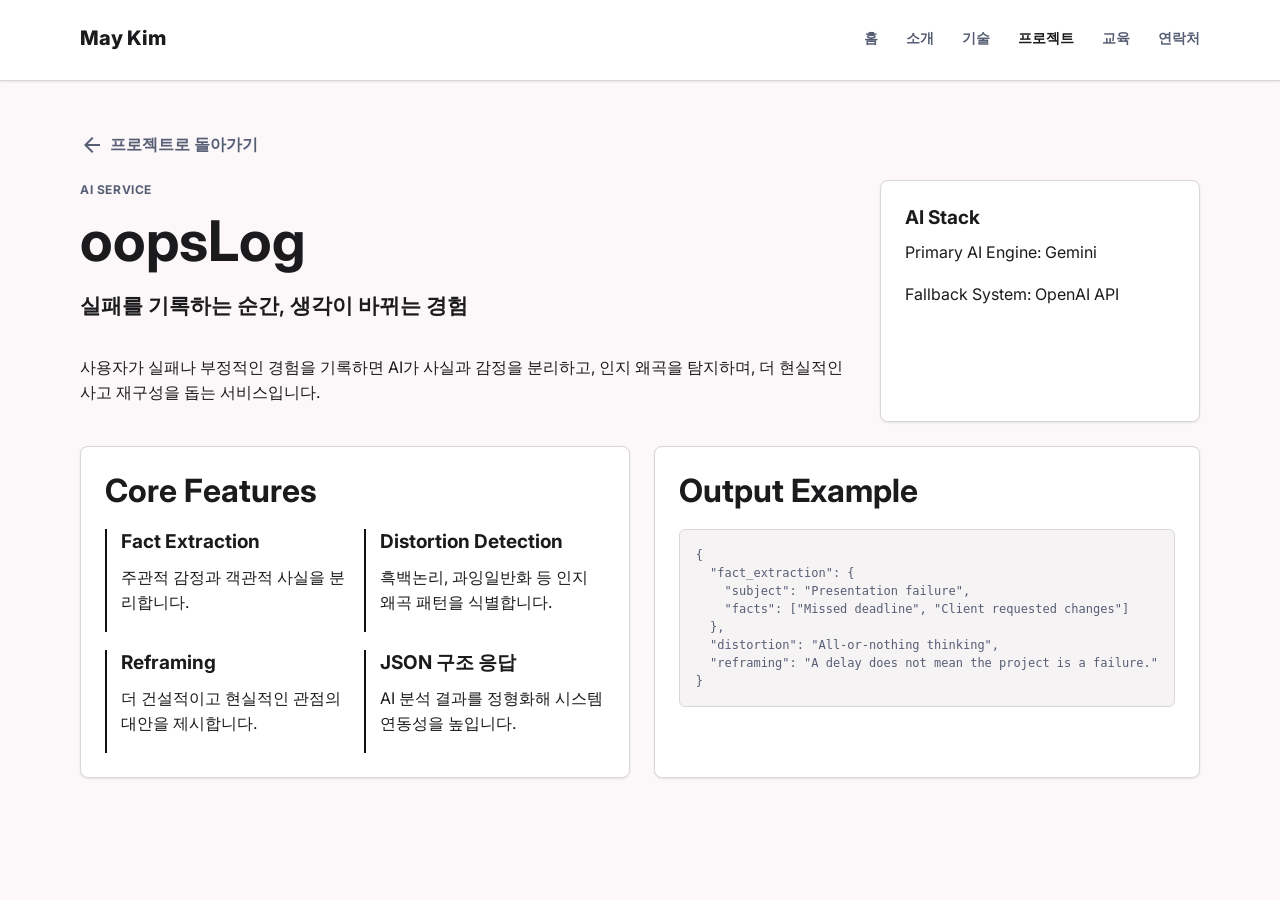
==== oopslog.html @ 9ed6e01c "포트폴리오 생성" ====
<!DOCTYPE html>
<html lang="ko">
<head>
  <meta charset="utf-8">
  <meta name="viewport" content="width=device-width, initial-scale=1.0">
  <title>oopsLog - May Kim</title>
  <link rel="preconnect" href="https://fonts.googleapis.com">
  <link rel="preconnect" href="https://fonts.gstatic.com" crossorigin>
  <link href="https://fonts.googleapis.com/css2?family=Inter:wght@400;500;600;700;800&display=swap" rel="stylesheet">
  <link href="https://fonts.googleapis.com/css2?family=Material+Symbols+Outlined:wght,FILL@100..700,0..1&display=swap" rel="stylesheet">
  <link rel="stylesheet" href="styles.css">
</head>
<body>
  <header class="site-header">
    <a class="brand" href="index.html">May Kim</a>
    <button class="menu-button" type="button" aria-label="메뉴 열기" aria-expanded="false">
      <span class="material-symbols-outlined">menu</span>
    </button>
    <nav class="site-nav" aria-label="주요 메뉴">
      <a href="index.html#home">홈</a>
      <a href="index.html#about">소개</a>
      <a href="index.html#skills">기술</a>
      <a class="active" href="index.html#projects">프로젝트</a>
      <a href="index.html#education">교육</a>
      <a href="index.html#contact">연락처</a>
    </nav>
  </header>
  <main class="detail-main">
    <a class="back-link" href="index.html#projects"><span class="material-symbols-outlined">arrow_back</span> 프로젝트로 돌아가기</a>
    <section class="detail-hero">
      <div>
        <p class="eyebrow">AI Service</p>
        <h1>oopsLog</h1>
        <p class="hero-line">실패를 기록하는 순간, 생각이 바뀌는 경험</p>
        <p>사용자가 실패나 부정적인 경험을 기록하면 AI가 사실과 감정을 분리하고, 인지 왜곡을 탐지하며, 더 현실적인 사고 재구성을 돕는 서비스입니다.</p>
      </div>
      <aside class="panel">
        <h3>AI Stack</h3>
        <p>Primary AI Engine: Gemini</p>
        <p>Fallback System: OpenAI API</p>
      </aside>
    </section>
    <section class="detail-grid">
      <div class="panel">
        <h2>Core Features</h2>
        <div class="feature-list">
          <article><h3>Fact Extraction</h3><p>주관적 감정과 객관적 사실을 분리합니다.</p></article>
          <article><h3>Distortion Detection</h3><p>흑백논리, 과잉일반화 등 인지 왜곡 패턴을 식별합니다.</p></article>
          <article><h3>Reframing</h3><p>더 건설적이고 현실적인 관점의 대안을 제시합니다.</p></article>
          <article><h3>JSON 구조 응답</h3><p>AI 분석 결과를 정형화해 시스템 연동성을 높입니다.</p></article>
        </div>
      </div>
      <aside class="panel">
        <h2>Output Example</h2>
        <pre>{
  "fact_extraction": {
    "subject": "Presentation failure",
    "facts": ["Missed deadline", "Client requested changes"]
  },
  "distortion": "All-or-nothing thinking",
  "reframing": "A delay does not mean the project is a failure."
}</pre>
      </aside>
    </section>
  </main>
  <script src="script.js"></script>
</body>
</html>
---- styles.css ----
:root {
  --background: #fcf8fa;
  --surface: #ffffff;
  --surface-muted: #f0edef;
  --surface-soft: #f6f3f5;
  --text: #1b1b1d;
  --muted: #565e74;
  --subtle: #76777d;
  --line: #d8d6db;
  --primary: #111111;
  --primary-hover: #303032;
  --shadow: 0 1px 3px rgba(15, 23, 42, 0.06), 0 1px 2px rgba(15, 23, 42, 0.04);
}

* {
  box-sizing: border-box;
}

html {
  scroll-behavior: smooth;
}

body {
  margin: 0;
  background: var(--background);
  color: var(--text);
  font-family: Inter, system-ui, -apple-system, BlinkMacSystemFont, "Segoe UI", sans-serif;
  line-height: 1.6;
}

img {
  display: block;
  max-width: 100%;
}

a {
  color: inherit;
  text-decoration: none;
}

.material-symbols-outlined {
  font-variation-settings: "FILL" 0, "wght" 400, "GRAD" 0, "opsz" 24;
}

.site-header {
  position: fixed;
  top: 0;
  left: 0;
  right: 0;
  z-index: 20;
  display: flex;
  align-items: center;
  justify-content: space-between;
  gap: 24px;
  max-width: 1200px;
  margin: 0 auto;
  padding: 22px 40px;
}

.site-header::before {
  content: "";
  position: fixed;
  inset: 0 0 auto 0;
  height: 80px;
  z-index: -1;
  border-bottom: 1px solid var(--line);
  background: rgba(255, 255, 255, 0.9);
  backdrop-filter: blur(12px);
  box-shadow: var(--shadow);
}

.brand {
  font-size: 20px;
  font-weight: 800;
  letter-spacing: 0;
}

.site-nav {
  display: flex;
  gap: 28px;
  color: var(--muted);
  font-size: 14px;
  font-weight: 600;
}

.site-nav a:hover,
.site-nav a.active {
  color: var(--text);
}

.menu-button {
  display: none;
  width: 40px;
  height: 40px;
  border: 1px solid var(--line);
  border-radius: 6px;
  background: var(--surface);
  color: var(--text);
}

.section {
  max-width: 1200px;
  margin: 0 auto;
  padding: 96px 40px;
  scroll-margin-top: 82px;
}

.hero {
  display: grid;
  grid-template-columns: minmax(0, 1fr) minmax(320px, 0.9fr);
  align-items: center;
  gap: 64px;
  min-height: 760px;
  padding-top: 132px;
}

.eyebrow {
  margin: 0 0 12px;
  color: var(--muted);
  font-size: 12px;
  font-weight: 700;
  letter-spacing: 0.05em;
  text-transform: uppercase;
}

h1,
h2,
h3,
p {
  margin-top: 0;
}

h1 {
  margin-bottom: 18px;
  font-size: 56px;
  line-height: 1.08;
  letter-spacing: 0;
}

h1 span {
  display: block;
  color: var(--muted);
}

h2 {
  margin-bottom: 18px;
  font-size: 32px;
  line-height: 1.25;
  letter-spacing: 0;
}

h3 {
  margin-bottom: 10px;
  font-size: 19px;
  line-height: 1.35;
  letter-spacing: 0;
}

.hero-line {
  max-width: 650px;
  margin-bottom: 32px;
  font-size: 21px;
  font-weight: 600;
  color: var(--text);
}

.hero-actions {
  display: flex;
  flex-wrap: wrap;
  gap: 12px;
}

.button {
  display: inline-flex;
  align-items: center;
  justify-content: center;
  gap: 8px;
  min-height: 44px;
  padding: 11px 22px;
  border-radius: 6px;
  border: 1px solid var(--line);
  font-weight: 700;
  transition: transform 160ms ease, background 160ms ease, border-color 160ms ease;
}

.button:hover {
  transform: translateY(-1px);
}

.button.primary {
  border-color: var(--primary);
  background: var(--primary);
  color: white;
}

.button.primary:hover {
  background: var(--primary-hover);
}

.button.secondary {
  background: var(--surface);
  color: var(--text);
}

.button.compact {
  min-height: 38px;
  padding: 8px 16px;
  font-size: 14px;
}

.hero-visual {
  position: relative;
}

.hero-visual::before {
  content: "";
  position: absolute;
  inset: 24px -18px -18px 22px;
  z-index: -1;
  border-radius: 8px;
  background: var(--surface-muted);
}

.hero-visual img {
  width: 100%;
  aspect-ratio: 4 / 3;
  object-fit: cover;
  border: 1px solid var(--line);
  border-radius: 8px;
  box-shadow: 0 22px 55px rgba(15, 23, 42, 0.13);
}

.section-head {
  max-width: 720px;
  margin-bottom: 32px;
}

.panel,
.project-card {
  border: 1px solid var(--line);
  border-radius: 8px;
  background: var(--surface);
  box-shadow: var(--shadow);
}

.panel {
  padding: 24px;
}

.panel > .material-symbols-outlined,
.skill-card > .material-symbols-outlined {
  display: inline-flex;
  align-items: center;
  justify-content: center;
  width: 42px;
  height: 42px;
  margin-bottom: 14px;
  border: 1px solid var(--line);
  border-radius: 6px;
  background: var(--surface-soft);
}

.about-grid {
  display: grid;
  grid-template-columns: minmax(0, 2fr) minmax(260px, 1fr);
  gap: 24px;
  margin-bottom: 24px;
}

.about-main p {
  color: var(--muted);
}

.profile-panel {
  text-align: center;
}

.profile-panel img {
  width: 132px;
  height: 132px;
  margin: 0 auto 18px;
  object-fit: cover;
  border: 1px solid var(--line);
  border-radius: 50%;
}

.mini-tags,
.tags {
  display: flex;
  flex-wrap: wrap;
  gap: 8px;
}

.mini-tags {
  justify-content: center;
}

.mini-tags span,
.tags span,
.timeline article span {
  display: inline-flex;
  align-items: center;
  min-height: 26px;
  padding: 4px 9px;
  border: 1px solid var(--line);
  border-radius: 4px;
  background: var(--surface-soft);
  color: var(--muted);
  font-size: 12px;
  font-weight: 600;
}

.value-grid,
.skill-grid {
  display: grid;
  grid-template-columns: repeat(3, minmax(0, 1fr));
  gap: 24px;
}

.skill-grid {
  grid-template-columns: repeat(4, minmax(0, 1fr));
}

.skill-card ul {
  margin: 0;
  padding: 0;
  list-style: none;
  color: var(--muted);
}

.skill-card li + li {
  margin-top: 8px;
}

.projects-grid {
  display: grid;
  grid-template-columns: repeat(2, minmax(0, 1fr));
  gap: 24px;
}

.project-card {
  overflow: hidden;
}

.project-card img {
  width: 100%;
  aspect-ratio: 16 / 9;
  object-fit: cover;
}

.project-featured {
  grid-column: 1 / -1;
  display: grid;
  grid-template-columns: minmax(0, 1fr) minmax(360px, 1fr);
}

.project-featured img {
  height: 100%;
  aspect-ratio: auto;
}

.project-copy {
  padding: 28px;
}

.project-copy p {
  color: var(--muted);
}

.badge {
  display: inline-block;
  margin-bottom: 12px;
  padding: 4px 9px;
  border-radius: 4px;
  background: #d5e3fd;
  color: #3a485c;
  font-size: 12px;
  font-weight: 800;
  text-transform: uppercase;
}

.tags {
  margin: 20px 0;
}

.timeline {
  position: relative;
  display: grid;
  gap: 22px;
  max-width: 820px;
  padding-left: 28px;
  border-left: 1px solid var(--line);
}

.timeline article {
  position: relative;
  padding: 22px 24px;
  border: 1px solid var(--line);
  border-radius: 8px;
  background: var(--surface);
  box-shadow: var(--shadow);
}

.timeline article::before {
  content: "";
  position: absolute;
  left: -35px;
  top: 28px;
  width: 12px;
  height: 12px;
  border: 3px solid var(--surface);
  border-radius: 50%;
  background: var(--primary);
  box-shadow: 0 0 0 1px var(--line);
}

.timeline article p {
  margin-bottom: 0;
  color: var(--muted);
}

.contact-section {
  max-width: 860px;
  text-align: center;
}

.contact-section h2 {
  font-size: 34px;
}

.contact-section > p:not(.eyebrow) {
  color: var(--muted);
}

.contact-grid {
  display: grid;
  grid-template-columns: repeat(2, minmax(0, 1fr));
  gap: 18px;
  margin-top: 34px;
}

.contact-card {
  display: grid;
  justify-items: center;
  gap: 8px;
}

.contact-card span:last-child {
  color: var(--muted);
}

.site-footer {
  display: flex;
  align-items: center;
  justify-content: space-between;
  gap: 24px;
  max-width: 1200px;
  margin: 0 auto;
  padding: 38px 40px;
  border-top: 1px solid var(--line);
  color: var(--muted);
  font-size: 14px;
}

.site-footer div {
  display: flex;
  gap: 18px;
}

.site-footer strong,
.site-footer a:hover {
  color: var(--text);
}

.detail-main {
  max-width: 1200px;
  margin: 0 auto;
  padding: 132px 40px 96px;
}

.back-link {
  display: inline-flex;
  align-items: center;
  gap: 6px;
  margin-bottom: 22px;
  color: var(--muted);
  font-weight: 700;
}

.detail-hero {
  display: grid;
  grid-template-columns: minmax(0, 1fr) 320px;
  gap: 24px;
  align-items: stretch;
  margin-bottom: 24px;
}

.detail-image {
  overflow: hidden;
  border: 1px solid var(--line);
  border-radius: 8px;
  background: var(--surface);
  box-shadow: var(--shadow);
}

.detail-image img {
  width: 100%;
  height: 100%;
  min-height: 360px;
  object-fit: cover;
}

.detail-grid {
  display: grid;
  grid-template-columns: 2fr 1fr;
  gap: 24px;
}

.feature-list {
  display: grid;
  grid-template-columns: repeat(2, minmax(0, 1fr));
  gap: 18px;
}

.feature-list article {
  padding-left: 14px;
  border-left: 2px solid var(--primary);
}

pre {
  overflow-x: auto;
  margin: 0;
  padding: 16px;
  border: 1px solid var(--line);
  border-radius: 6px;
  background: var(--surface-soft);
  color: var(--muted);
  font-size: 12px;
  line-height: 1.5;
}

@media (max-width: 920px) {
  .hero,
  .about-grid,
  .project-featured,
  .detail-hero,
  .detail-grid {
    grid-template-columns: 1fr;
  }

  .value-grid,
  .skill-grid,
  .projects-grid {
    grid-template-columns: repeat(2, minmax(0, 1fr));
  }

  .project-featured img {
    min-height: 280px;
  }
}

@media (max-width: 720px) {
  .site-header {
    padding: 18px 22px;
  }

  .site-header::before {
    height: 76px;
  }

  .menu-button {
    display: inline-flex;
    align-items: center;
    justify-content: center;
  }

  .site-nav {
    position: absolute;
    top: 70px;
    left: 16px;
    right: 16px;
    display: none;
    flex-direction: column;
    gap: 0;
    padding: 8px;
    border: 1px solid var(--line);
    border-radius: 8px;
    background: var(--surface);
    box-shadow: var(--shadow);
  }

  .site-nav.open {
    display: flex;
  }

  .site-nav a {
    padding: 12px;
  }

  .section,
  .detail-main {
    padding-left: 22px;
    padding-right: 22px;
  }

  .hero {
    gap: 38px;
    min-height: auto;
  }

  h1 {
    font-size: 42px;
  }

  h2,
  .contact-section h2 {
    font-size: 28px;
  }

  .value-grid,
  .skill-grid,
  .projects-grid,
  .contact-grid,
  .feature-list {
    grid-template-columns: 1fr;
  }

  .site-footer {
    flex-direction: column;
    align-items: flex-start;
    padding: 32px 22px;
  }
}
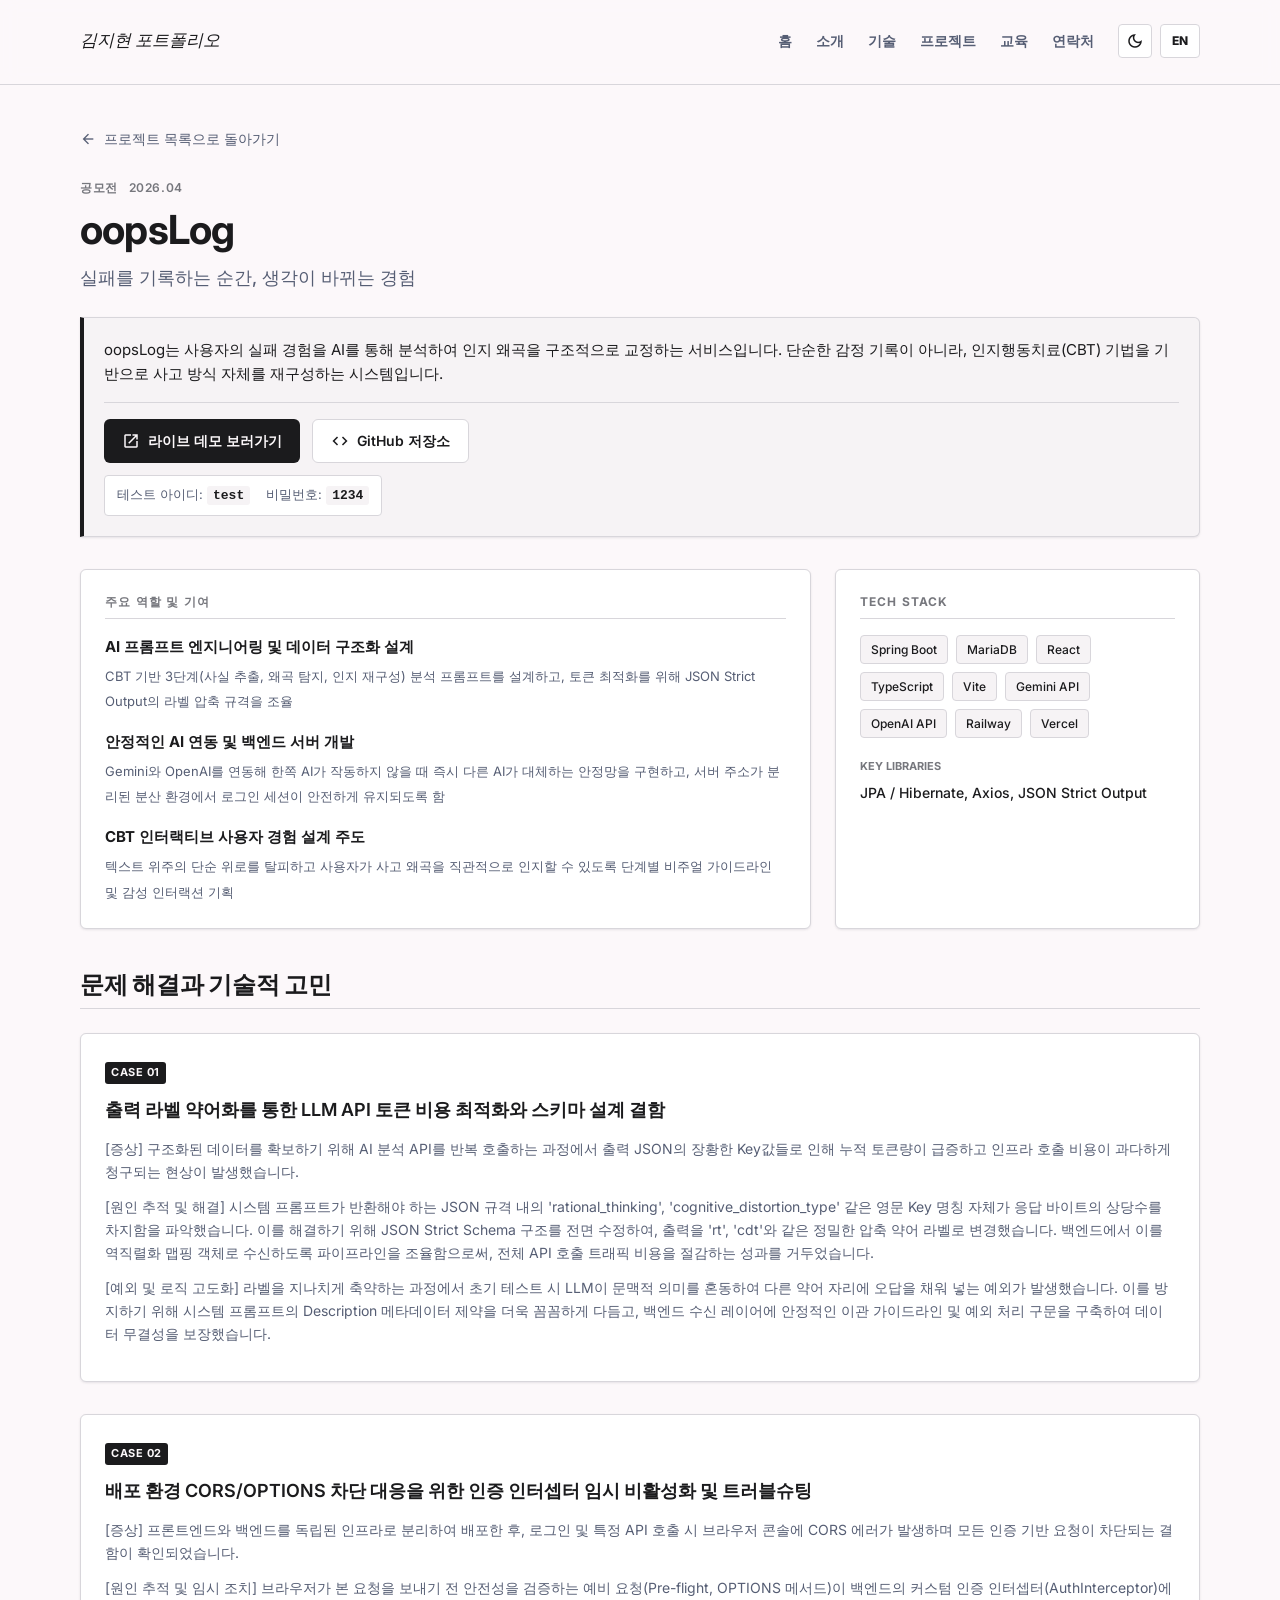
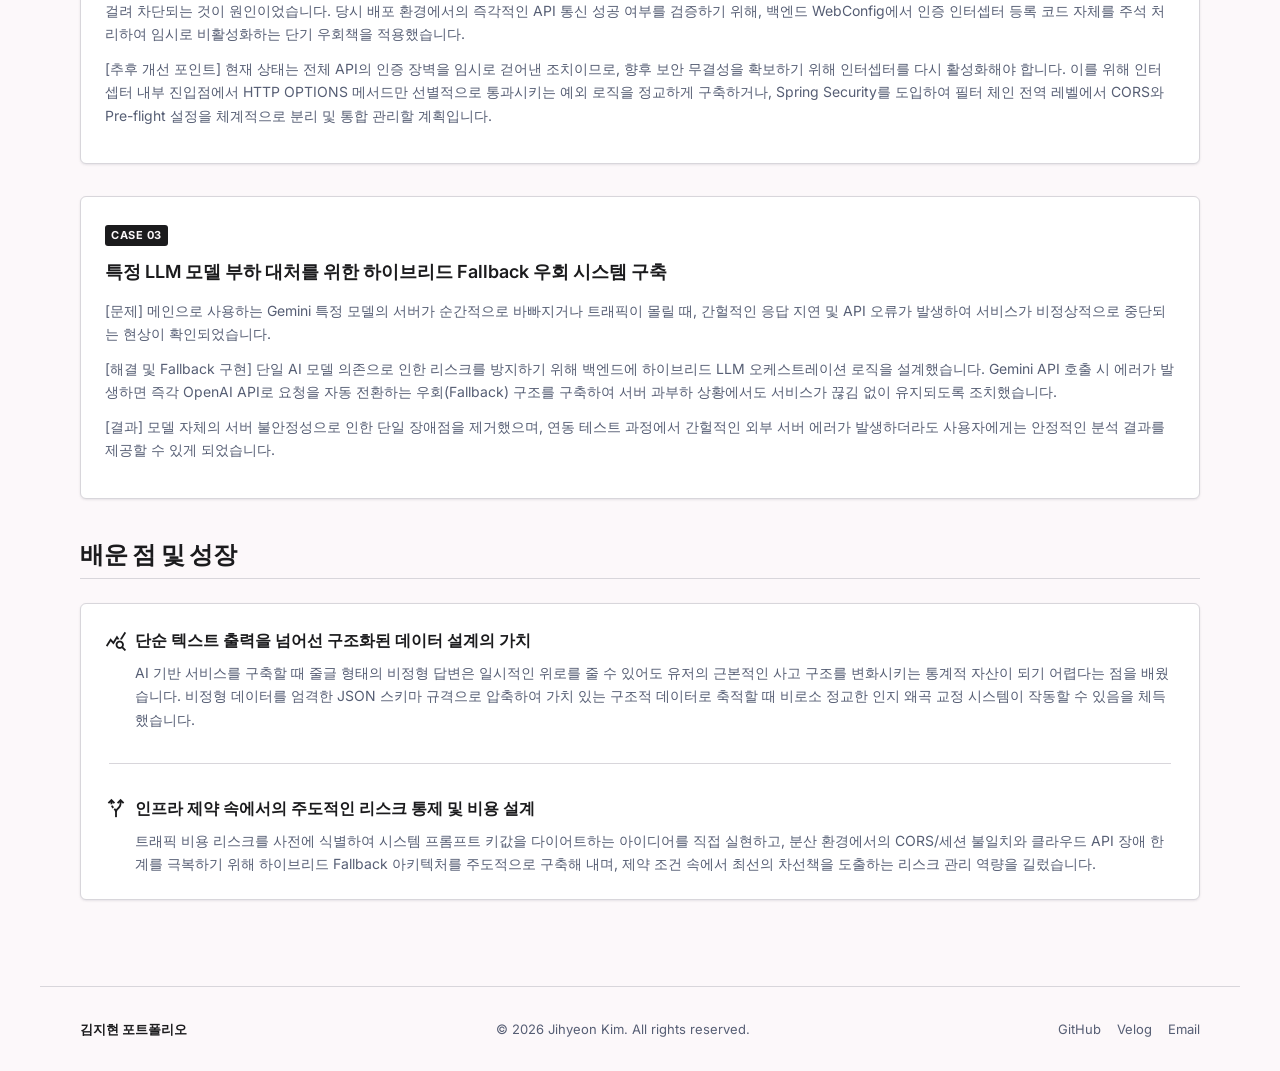
==== commit def5b4c2: "포트폴리오 전체  내용 수정" ====
--- a/oopslog.html
+++ b/oopslog.html
@@ -1,68 +1,500 @@
-<!DOCTYPE html>
+<!doctype html>
 <html lang="ko">
-<head>
-  <meta charset="utf-8">
-  <meta name="viewport" content="width=device-width, initial-scale=1.0">
-  <title>oopsLog - May Kim</title>
-  <link rel="preconnect" href="https://fonts.googleapis.com">
-  <link rel="preconnect" href="https://fonts.gstatic.com" crossorigin>
-  <link href="https://fonts.googleapis.com/css2?family=Inter:wght@400;500;600;700;800&display=swap" rel="stylesheet">
-  <link href="https://fonts.googleapis.com/css2?family=Material+Symbols+Outlined:wght,FILL@100..700,0..1&display=swap" rel="stylesheet">
-  <link rel="stylesheet" href="styles.css">
-</head>
-<body>
-  <header class="site-header">
-    <a class="brand" href="index.html">May Kim</a>
-    <button class="menu-button" type="button" aria-label="메뉴 열기" aria-expanded="false">
-      <span class="material-symbols-outlined">menu</span>
-    </button>
-    <nav class="site-nav" aria-label="주요 메뉴">
-      <a href="index.html#home">홈</a>
-      <a href="index.html#about">소개</a>
-      <a href="index.html#skills">기술</a>
-      <a class="active" href="index.html#projects">프로젝트</a>
-      <a href="index.html#education">교육</a>
-      <a href="index.html#contact">연락처</a>
-    </nav>
-  </header>
-  <main class="detail-main">
-    <a class="back-link" href="index.html#projects"><span class="material-symbols-outlined">arrow_back</span> 프로젝트로 돌아가기</a>
-    <section class="detail-hero">
-      <div>
-        <p class="eyebrow">AI Service</p>
-        <h1>oopsLog</h1>
-        <p class="hero-line">실패를 기록하는 순간, 생각이 바뀌는 경험</p>
-        <p>사용자가 실패나 부정적인 경험을 기록하면 AI가 사실과 감정을 분리하고, 인지 왜곡을 탐지하며, 더 현실적인 사고 재구성을 돕는 서비스입니다.</p>
+  <head>
+    <meta charset="utf-8" />
+    <meta name="viewport" content="width=device-width, initial-scale=1.0" />
+    <title>oopsLog - Project Detail</title>
+    <link rel="preconnect" href="https://fonts.googleapis.com" />
+    <link rel="preconnect" href="https://fonts.gstatic.com" crossorigin />
+    <link
+      href="https://fonts.googleapis.com/css2?family=Inter:wght=400;500;600;700;800&display=swap"
+      rel="stylesheet"
+    />
+    <link
+      href="https://fonts.googleapis.com/css2?family=Material+Symbols+Outlined:wght,FILL@100..700,0..1&display=swap"
+      rel="stylesheet"
+    />
+    <link rel="stylesheet" href="styles.css" />
+  </head>
+  <body>
+    <site-header></site-header>
+
+    <main class="detail-main">
+      <div class="back-nav">
+        <a href="index.html#projects" class="back-link">
+          <span class="material-symbols-outlined" style="font-size: 16px"
+            >arrow_back</span
+          >
+          <span data-ko="프로젝트 목록으로 돌아가기" data-en="Back to Projects"
+            >프로젝트 목록으로 돌아가기</span
+          >
+        </a>
       </div>
-      <aside class="panel">
-        <h3>AI Stack</h3>
-        <p>Primary AI Engine: Gemini</p>
-        <p>Fallback System: OpenAI API</p>
-      </aside>
-    </section>
-    <section class="detail-grid">
-      <div class="panel">
-        <h2>Core Features</h2>
-        <div class="feature-list">
-          <article><h3>Fact Extraction</h3><p>주관적 감정과 객관적 사실을 분리합니다.</p></article>
-          <article><h3>Distortion Detection</h3><p>흑백논리, 과잉일반화 등 인지 왜곡 패턴을 식별합니다.</p></article>
-          <article><h3>Reframing</h3><p>더 건설적이고 현실적인 관점의 대안을 제시합니다.</p></article>
-          <article><h3>JSON 구조 응답</h3><p>AI 분석 결과를 정형화해 시스템 연동성을 높입니다.</p></article>
+
+      <section class="project-header">
+        <span
+          class="project-meta"
+          data-ko="공모전&nbsp;&nbsp;&nbsp;2026.04"
+          data-en="Competition&nbsp;&nbsp;&nbsp;Apr 2026"
+          >공모전&nbsp;&nbsp;&nbsp;2026.04</span
+        >
+        <h1 class="project-title">oopsLog</h1>
+        <p
+          class="project-subtitle"
+          data-ko="실패를 기록하는 순간, 생각이 바뀌는 경험"
+          data-en="The moment you record failure, your perspective transforms."
+        >
+          실패를 기록하는 순간, 생각이 바뀌는 경험
+        </p>
+
+        <div
+          class="panel"
+          style="
+            border-left: 4px solid var(--text);
+            border-radius: 0 6px 6px 0;
+            background: var(--surface-soft);
+            padding: 20px;
+          "
+        >
+          <p
+            style="
+              margin: 0;
+              font-size: 15px;
+              line-height: 1.6;
+              color: var(--text);
+            "
+            data-ko="oopsLog는 사용자의 실패 경험을 AI를 통해 분석하여 인지 왜곡을 구조적으로 교정하는 서비스입니다. 단순한 감정 기록이 아니라, 인지행동치료(CBT) 기법을 기반으로 사고 방식 자체를 재구성하는 시스템입니다."
+            data-en="oopsLog is an AI-powered service that analyzes failure experiences to structurally correct cognitive distortions. Moving beyond simple emotional logs, it acts as a system to reshape underlying thought patterns based on Cognitive Behavioral Therapy (CBT)."
+          >
+            oopsLog는 사용자의 실패 경험을 AI를 통해 분석하여 인지 왜곡을
+            구조적으로 교정하는 서비스입니다. 단순한 감정 기록이 아니라,
+            인지행동치료(CBT) 기법을 기반으로 사고 방식 자체를 재구성하는
+            시스템입니다.
+          </p>
+
+          <div class="demo-banner">
+            <div class="link-group">
+              <a
+                href="https://oops-log-frontend.vercel.app"
+                target="_blank"
+                rel="noreferrer"
+                class="demo-link-btn"
+              >
+                <span class="material-symbols-outlined" style="font-size: 18px"
+                  >open_in_new</span
+                >
+                <span data-ko="라이브 데모 보러가기" data-en="Launch Live Demo"
+                  >라이브 데모 보러가기</span
+                >
+              </a>
+              <a
+                href="https://github.com/maycode28/oopsLog-backend"
+                target="_blank"
+                rel="noreferrer"
+                class="demo-link-btn secondary"
+              >
+                <span class="material-symbols-outlined" style="font-size: 18px"
+                  >code</span
+                >
+                <span data-ko="GitHub 저장소" data-en="GitHub Repository"
+                  >GitHub 저장소</span
+                >
+              </a>
+            </div>
+            <div class="credentials-box">
+              <div>
+                <span data-ko="테스트 아이디:" data-en="Test ID:"
+                  >테스트 아이디:</span
+                >
+                <code>test</code>
+              </div>
+              <div>
+                <span data-ko="비밀번호:" data-en="Password:">비밀번호:</span>
+                <code>1234</code>
+              </div>
+            </div>
+          </div>
         </div>
-      </div>
-      <aside class="panel">
-        <h2>Output Example</h2>
-        <pre>{
-  "fact_extraction": {
-    "subject": "Presentation failure",
-    "facts": ["Missed deadline", "Client requested changes"]
-  },
-  "distortion": "All-or-nothing thinking",
-  "reframing": "A delay does not mean the project is a failure."
-}</pre>
-      </aside>
-    </section>
-  </main>
-  <script src="script.js"></script>
-</body>
+      </section>
+
+      <section class="detail-grid">
+        <div class="panel">
+          <h2
+            style="
+              font-size: 12px;
+              color: var(--subtle);
+              text-transform: uppercase;
+              letter-spacing: 0.1em;
+              border-bottom: 1px solid var(--line);
+              padding-bottom: 8px;
+              margin-bottom: 16px;
+            "
+            data-ko="주요 역할 및 기여"
+            data-en="My Roles & Contributions"
+          >
+            주요 역할 및 기여
+          </h2>
+          <ul class="role-list">
+            <li>
+              <strong
+                data-ko="AI 프롬프트 엔지니어링 및 데이터 구조화 설계"
+                data-en="AI Prompt Engineering & Structured Data Design"
+                >AI 프롬프트 엔지니어링 및 데이터 구조화 설계</strong
+              >
+              <span
+                data-ko="CBT 기반 3단계(사실 추출, 왜곡 탐지, 인지 재구성) 분석 프롬프트를 설계하고, 토큰 최적화를 위해 JSON Strict Output의 라벨 압축 규격을 조율"
+                data-en="Designed CBT-based 3-step analysis prompts and optimized strict JSON schemas with compressed token labels for backend interoperability."
+                >CBT 기반 3단계(사실 추출, 왜곡 탐지, 인지 재구성) 분석
+                프롬프트를 설계하고, 토큰 최적화를 위해 JSON Strict Output의
+                라벨 압축 규격을 조율</span
+              >
+            </li>
+            <li>
+              <strong
+                data-ko="안정적인 AI 연동 및 백엔드 서버 개발"
+                data-en="Stable AI Integration & Backend Development"
+                >안정적인 AI 연동 및 백엔드 서버 개발</strong
+              >
+              <span
+                data-ko="Gemini와 OpenAI를 연동해 한쪽 AI가 작동하지 않을 때 즉시 다른 AI가 대체하는 안정망을 구현하고, 서버 주소가 분리된 분산 환경에서 로그인 세션이 안전하게 유지되도록 함"
+                data-en="Integrated Gemini and OpenAI to create an automatic fallback system preventing service interruption, and resolved login session sharing issues across separate hosting environments."
+                >Gemini와 OpenAI를 연동해 한쪽 AI가 작동하지 않을 때 즉시 다른
+                AI가 대체하는 안정망을 구현하고, 서버 주소가 분리된 분산
+                환경에서 로그인 세션이 안전하게 유지되도록 함</span
+              >
+            </li>
+            <li>
+              <strong
+                data-ko="CBT 인터랙티브 사용자 경험 설계 주도"
+                data-en="Leading CBT Interactive UX Design"
+                >CBT 인터랙티브 사용자 경험 설계 주도</strong
+              >
+              <span
+                data-ko="텍스트 위주의 단순 위로를 탈피하고 사용자가 사고 왜곡을 직관적으로 인지할 수 있도록 단계별 비주얼 가이드라인 및 감성 인터랙션 기획"
+                data-en="Spearheaded step-by-step progress guidelines and atmospheric gradient interactions to ensure a friction-free rational mental care flow."
+                >텍스트 위주의 단순 위로를 탈피하고 사용자가 사고 왜곡을
+                직관적으로 인지할 수 있도록 단계별 비주얼 가이드라인 및 감성
+                인터랙션 기획</span
+              >
+            </li>
+          </ul>
+        </div>
+
+        <div class="panel">
+          <h2
+            style="
+              font-size: 12px;
+              color: var(--subtle);
+              text-transform: uppercase;
+              letter-spacing: 0.1em;
+              border-bottom: 1px solid var(--line);
+              padding-bottom: 8px;
+              margin-bottom: 16px;
+            "
+            data-ko="Tech Stack"
+            data-en="Tech Stack"
+          >
+            Tech Stack
+          </h2>
+          <div class="tag-container">
+            <span class="tech-tag">Spring Boot</span>
+            <span class="tech-tag">MariaDB</span>
+            <span class="tech-tag">React</span>
+            <span class="tech-tag">TypeScript</span>
+            <span class="tech-tag">Vite</span>
+            <span class="tech-tag">Gemini API</span>
+            <span class="tech-tag">OpenAI API</span>
+            <span class="tech-tag">Railway</span>
+            <span class="tech-tag">Vercel</span>
+          </div>
+          <h3
+            style="
+              font-size: 11px;
+              color: var(--subtle);
+              text-transform: uppercase;
+              margin-bottom: 6px;
+              font-weight: 700;
+            "
+            data-ko="Key Libraries"
+            data-en="Key Libraries"
+          >
+            Key Libraries
+          </h3>
+          <p
+            style="
+              margin: 0;
+              font-size: 14px;
+              color: var(--text);
+              font-weight: 500;
+            "
+          >
+            JPA / Hibernate, Axios, JSON Strict Output
+          </p>
+        </div>
+      </section>
+
+      <section class="deep-dive-section">
+        <h2
+          class="section-headline"
+          data-ko="문제 해결과 기술적 고민"
+          data-en="Problem Solving & Deep Dive"
+        >
+          문제 해결과 기술적 고민
+        </h2>
+
+        <article class="panel case-card">
+          <span class="case-badge">CASE 01</span>
+          <h3
+            class="case-title"
+            data-ko="출력 라벨 약어화를 통한 LLM API 토큰 비용 최적화와 스키마 설계 결함"
+            data-en="API Token Cost Optimization & JSON Schema Compression Constraints"
+          >
+            출력 라벨 약어화를 통한 LLM API 토큰 비용 최적화와 스키마 설계 결함
+          </h3>
+          <div class="case-content">
+            <p
+              data-ko="[증상] 구조화된 데이터를 확보하기 위해 AI 분석 API를 반복 호출하는 과정에서 출력 JSON의 장황한 Key값들로 인해 누적 토큰량이 급증하고 인프라 호출 비용이 과다하게 청구되는 현상이 발생했습니다."
+              data-en="[Symptom] Verbose key strings inside the structured JSON responses accumulated rapidly across frequent API calls, resulting in an unsustainable surge in operational token billing."
+            >
+              <strong>[증상]</strong> 구조화된 데이터를 확보하기 위해 AI 분석
+              API를 반복 호출하는 과정에서 출력 JSON의 장황한 Key값들로 인해
+              누적 토큰량이 급증하고 인프라 호출 비용이 과다하게 청구되는 현상이
+              발생했습니다.
+            </p>
+            <p
+              data-ko="[원인 추적 및 해결] 시스템 프롬프트가 반환해야 하는 JSON 규격 내의 'rational_thinking', 'cognitive_distortion_type' 같은 영문 Key 명칭 자체가 응답 바이트의 상당수를 차지함을 파악했습니다. 이를 해결하기 위해 JSON Strict Schema 구조를 전면 수정하여, 출력을 'rt', 'cdt'와 같은 정밀한 압축 약어 라벨로 변경했습니다. 백엔드에서 이를 역직렬화 맵핑 객체로 수신하도록 파이프라인을 조율함으로써, 전체 API 호출 트래픽 비용을 절감하는 성과를 거두었습니다."
+              data-en="[Root Cause & Fix] Identified that verbose keys like 'rational_thinking' inside the structured JSON payload significantly inflated byte sizes. To resolve this, I overhauled the JSON Strict Schema to output tightly compressed labels (e.g., 'rt', 'cdt'). I then coordinated the backend pipeline to safely map and deserialize these compressed tokens, achieving a reduction in overall LLM API costs while maintaining application logic readability."
+            >
+              <strong>[원인 추적 및 해결]</strong> 시스템 프롬프트가 반환해야
+              하는 JSON 규격 내의 'rational_thinking',
+              'cognitive_distortion_type' 같은 영문 Key 명칭 자체가 응답
+              바이트의 상당수를 차지함을 파악했습니다. 이를 해결하기 위해 JSON
+              Strict Schema 구조를 전면 수정하여, 출력을 'rt', 'cdt'와 같은
+              정밀한 압축 약어 라벨로 변경했습니다. 백엔드에서 이를 역직렬화
+              맵핑 객체로 수신하도록 파이프라인을 조율함으로써, 전체 API 호출
+              트래픽 비용을 절감하는 성과를 거두었습니다.
+            </p>
+            <p
+              data-ko="[예외 및 로직 고도화] 라벨을 지나치게 축약하는 과정에서 초기 테스트 시 LLM이 문맥적 의미를 혼동하여 다른 약어 자리에 오답을 채워 넣는 예외가 발생했습니다. 이를 방지하기 위해 시스템 프롬프트의 Description 메타데이터 제약을 더욱 꼼꼼하게 다듬고, 백엔드 수신 레이어에 안정적인 이관 가이드라인 및 예외 처리 구문을 구축하여 데이터 무결성을 보장했습니다."
+              data-en="[Edge Case & Logic Refinement] Initial abbreviation tests led to an edge case where the LLM confused the semantic meanings of tightly truncated keys, misplacing data blocks. I resolved this by tightening the metadata descriptions inside the system prompt and configuring robust verification handlers within the backend receiving layer to ensure total data integrity."
+            >
+              <strong>[예외 및 로직 고도화]</strong> 라벨을 지나치게 축약하는
+              과정에서 초기 테스트 시 LLM이 문맥적 의미를 혼동하여 다른 약어
+              자리에 오답을 채워 넣는 예외가 발생했습니다. 이를 방지하기 위해
+              시스템 프롬프트의 Description 메타데이터 제약을 더욱 꼼꼼하게
+              다듬고, 백엔드 수신 레이어에 안정적인 이관 가이드라인 및 예외 처리
+              구문을 구축하여 데이터 무결성을 보장했습니다.
+            </p>
+          </div>
+        </article>
+
+        <article class="panel case-card">
+          <span class="case-badge">CASE 02</span>
+          <h3
+            class="case-title"
+            data-ko="배포 환경 CORS/OPTIONS 차단 대응을 위한 인증 인터셉터 임시 비활성화 및 트러블슈팅"
+            data-en="Temporary Disabling of Auth Interceptor for CORS Pre-flight Troubleshooting"
+          >
+            배포 환경 CORS/OPTIONS 차단 대응을 위한 인증 인터셉터 임시 비활성화
+            및 트러블슈팅
+          </h3>
+          <div class="case-content">
+            <p
+              data-ko="[증상] 프론트엔드와 백엔드를 독립된 인프라로 분리하여 배포한 후, 로그인 및 특정 API 호출 시 브라우저 콘솔에 CORS 에러가 발생하며 모든 인증 기반 요청이 차단되는 결함이 확인되었습니다."
+              data-en="[Symptom] After deploying the decoupled frontend and backend, CORS errors triggered in the browser console during authentication and API requests, blocking all authorized traffic."
+            >
+              <strong>[증상]</strong> 프론트엔드와 백엔드를 독립된 인프라로
+              분리하여 배포한 후, 로그인 및 특정 API 호출 시 브라우저 콘솔에
+              CORS 에러가 발생하며 모든 인증 기반 요청이 차단되는 결함이
+              확인되었습니다.
+            </p>
+            <p
+              data-ko="[원인 추적 및 임시 조치] 브라우저가 본 요청을 보내기 전 안전성을 검증하는 예비 요청(Pre-flight, OPTIONS 메서드)이 백엔드의 커스텀 인증 인터셉터(AuthInterceptor)에 걸려 차단되는 것이 원인이었습니다. 당시 배포 환경에서의 즉각적인 API 통신 성공 여부를 검증하기 위해, 백엔드 WebConfig에서 인증 인터셉터 등록 코드 자체를 주석 처리하여 임시로 비활성화하는 단기 우회책을 적용했습니다."
+              data-en="[Investigation & Temporary Workaround] Diagnosed that the browser's Pre-flight (OPTIONS) requests were being blocked by the custom AuthInterceptor due to missing credentials. To immediately verify live API connectivity and ensure client-side functionality, I implemented a short-term workaround by commenting out and temporarily disabling the interceptor registration logic in WebConfig."
+            >
+              <strong>[원인 추적 및 임시 조치]</strong> 브라우저가 본 요청을
+              보내기 전 안전성을 검증하는 예비 요청(Pre-flight, OPTIONS
+              메서드)이 백엔드의 커스텀 인증 인터셉터(AuthInterceptor)에 걸려
+              차단되는 것이 원인이었습니다. 당시 배포 환경에서의 즉각적인 API
+              통신 성공 여부를 검증하기 위해, 백엔드 WebConfig에서 인증 인터셉터
+              등록 코드 자체를 주석 처리하여 임시로 비활성화하는 단기 우회책을
+              적용했습니다.
+            </p>
+            <p
+              data-ko="[추후 개선 포인트] 현재 상태는 전체 API의 인증 장벽을 임시로 걷어낸 조치이므로, 향후 보안 무결성을 확보하기 위해 인터셉터를 다시 활성화해야 합니다. 이를 위해 인터셉터 내부 진입점에서 HTTP OPTIONS 메서드만 선별적으로 통과시키는 예외 로직을 정교하게 구축하거나, Spring Security를 도입하여 필터 체인 전역 레벨에서 CORS와 Pre-flight 설정을 체계적으로 분리 및 통합 관리할 계획입니다."
+              data-en="[Future Enhancements] Since the current setup relies on globally bypassing the authentication layer, the next structural milestone is to re-enable the interceptor with enhanced security filters. I plan to refine the interceptor's preHandle method to selectively permit HTTP OPTIONS traffic or integrate Spring Security to decouple and manage CORS and pre-flight policies at a centralized security filter chain layer."
+            >
+              <strong>[추후 개선 포인트]</strong> 현재 상태는 전체 API의 인증
+              장벽을 임시로 걷어낸 조치이므로, 향후 보안 무결성을 확보하기 위해
+              인터셉터를 다시 활성화해야 합니다. 이를 위해 인터셉터 내부
+              진입점에서 HTTP OPTIONS 메서드만 선별적으로 통과시키는 예외 로직을
+              정교하게 구축하거나, Spring Security를 도입하여 필터 체인 전역
+              레벨에서 CORS와 Pre-flight 설정을 체계적으로 분리 및 통합 관리할
+              계획입니다.
+            </p>
+          </div>
+        </article>
+
+        <article class="panel case-card">
+          <span class="case-badge">CASE 03</span>
+          <h3
+            class="case-title"
+            data-ko="특정 LLM 모델 부하 대처를 위한 하이브리드 Fallback 우회 시스템 구축"
+            data-en="Implementing Hybrid LLM Fallback Gateways to Handle Model Server Overload"
+          >
+            특정 LLM 모델 부하 대처를 위한 하이브리드 Fallback 우회 시스템 구축
+          </h3>
+          <div class="case-content">
+            <p
+              data-ko="[문제] 메인으로 사용하는 Gemini 특정 모델의 서버가 순간적으로 바빠지거나 트래픽이 몰릴 때, 간헐적인 응답 지연 및 API 오류가 발생하여 서비스가 비정상적으로 중단되는 현상이 확인되었습니다."
+              data-en="[Challenge] Intermittent response delays and API failures occurred when the primary Gemini model experienced high server load, leading to unexpected service disruptions."
+            >
+              <strong>[문제]</strong> 메인으로 사용하는 Gemini 특정 모델의
+              서버가 순간적으로 바빠지거나 트래픽이 몰릴 때, 간헐적인 응답 지연
+              및 API 오류가 발생하여 서비스가 비정상적으로 중단되는 현상이
+              확인되었습니다.
+            </p>
+            <p
+              data-ko="[해결 및 Fallback 구현] 단일 AI 모델 의존으로 인한 리스크를 방지하기 위해 백엔드에 하이브리드 LLM 오케스트레이션 로직을 설계했습니다. Gemini API 호출 시 에러가 발생하면 즉각 OpenAI API로 요청을 자동 전환하는 우회(Fallback) 구조를 구축하여 서버 과부하 상황에서도 서비스가 끊김 없이 유지되도록 조치했습니다."
+              data-en="[Implementation] To mitigate risks from relying on a single AI provider, I designed a hybrid fallback pipeline. When the Gemini API fails due to server overload, the system instantly reroutes the request to the OpenAI API, ensuring uninterrupted service availability."
+            >
+              <strong>[해결 및 Fallback 구현]</strong> 단일 AI 모델 의존으로
+              인한 리스크를 방지하기 위해 백엔드에 하이브리드 LLM 오케스트레이션
+              로직을 설계했습니다. Gemini API 호출 시 에러가 발생하면 즉각
+              OpenAI API로 요청을 자동 전환하는 우회(Fallback) 구조를 구축하여
+              서버 과부하 상황에서도 서비스가 끊김 없이 유지되도록 조치했습니다.
+            </p>
+            <p
+              data-ko="[결과] 모델 자체의 서버 불안정성으로 인한 단일 장애점을 제거했으며, 연동 테스트 과정에서 간헐적인 외부 서버 에러가 발생하더라도 사용자에게는 안정적인 분석 결과를 제공할 수 있게 되었습니다."
+              data-en="[Result] Effectively eliminated the Single Point of Failure caused by external model instability, ensuring 100% reliable analysis delivery even during provider-side outages."
+            >
+              <strong>[결과]</strong> 모델 자체의 서버 불안정성으로 인한 단일
+              장애점을 제거했으며, 연동 테스트 과정에서 간헐적인 외부 서버
+              에러가 발생하더라도 사용자에게는 안정적인 분석 결과를 제공할 수
+              있게 되었습니다.
+            </p>
+          </div>
+        </article>
+      </section>
+
+      <section style="margin-bottom: 6px">
+        <h2
+          class="section-headline"
+          data-ko="배운 점 및 성장"
+          data-en="Lessons Learned & Growth"
+        >
+          배운 점 및 성장
+        </h2>
+        <div
+          class="panel"
+          style="
+            display: flex;
+            flex-direction: column;
+            gap: 32px;
+            padding: 24px;
+          "
+        >
+          <div
+            class="growth-box"
+            style="display: flex; flex-direction: column; gap: 8px"
+          >
+            <h4
+              style="
+                font-size: 16px;
+                font-weight: 600;
+                color: var(--text);
+                margin: 0;
+                display: flex;
+                align-items: center;
+                gap: 8px;
+              "
+            >
+              <span
+                class="material-symbols-outlined"
+                style="color: var(--text); font-size: 22px"
+                >query_stats</span
+              >
+              <span
+                data-ko="단순 텍스트 출력을 넘어선 구조화된 데이터 설계의 가치"
+                data-en="The Power of Structured Data Over Text Outputs"
+                >단순 텍스트 출력을 넘어선 구조화된 데이터 설계의 가치</span
+              >
+            </h4>
+            <p
+              style="
+                font-size: 14px;
+                color: var(--muted);
+                line-height: 1.65;
+                margin: 0;
+                padding-left: 30px;
+              "
+              data-ko="AI 기반 서비스를 구축할 때 줄글 형태의 비정형 답변은 일시적인 위로를 줄 수 있어도 유저의 근본적인 사고 구조를 변화시키는 통계적 자산이 되기 어렵다는 점을 배웠습니다. 비정형 데이터를 엄격한 JSON 스키마 규격으로 압축하여 가치 있는 구조적 데이터로 축적할 때 비로소 정교한 인지 왜곡 교정 시스템이 작동할 수 있음을 체득했습니다."
+              data-en="Learned that unstructured generative outputs fail to create measurable statistical assets for user improvement. Compressing raw inputs into rigid, strict JSON schema rules transforms chaotic strings into analytical assets, opening the door for systemic cognitive behavioral correction."
+            >
+              AI 기반 서비스를 구축할 때 줄글 형태의 비정형 답변은 일시적인
+              위로를 줄 수 있어도 유저의 근본적인 사고 구조를 변화시키는 통계적
+              자산이 되기 어렵다는 점을 배웠습니다. 비정형 데이터를 엄격한 JSON
+              스키마 규격으로 압축하여 가치 있는 구조적 데이터로 축적할 때
+              비로소 정교한 인지 왜곡 교정 시스템이 작동할 수 있음을
+              체득했습니다.
+            </p>
+          </div>
+
+          <div
+            style="border-bottom: 1px solid var(--line); margin: 0 4px"
+          ></div>
+
+          <div
+            class="growth-box"
+            style="display: flex; flex-direction: column; gap: 8px"
+          >
+            <h4
+              style="
+                font-size: 16px;
+                font-weight: 600;
+                color: var(--text);
+                margin: 0;
+                display: flex;
+                align-items: center;
+                gap: 8px;
+              "
+            >
+              <span
+                class="material-symbols-outlined"
+                style="color: var(--text); font-size: 22px"
+                >alt_route</span
+              >
+              <span
+                data-ko="인프라 제약 속에서의 주도적인 리스크 통제 및 비용 설계"
+                data-en="Proactive Cost Optimization Under Infrastructure Constraints"
+                >인프라 제약 속에서의 주도적인 리스크 통제 및 비용 설계</span
+              >
+            </h4>
+            <p
+              style="
+                font-size: 14px;
+                color: var(--muted);
+                line-height: 1.65;
+                margin: 0;
+                padding-left: 30px;
+              "
+              data-ko="트래픽 비용 리스크를 사전에 식별하여 시스템 프롬프트 키값을 다이어트하는 아이디어를 직접 실현하고, 분산 환경에서의 CORS/세션 불일치와 클라우드 API 장애 한계를 극복하기 위해 하이브리드 Fallback 아키텍처를 주도적으로 구축해 내며, 제약 조건 속에서 최선의 차선책을 도출하는 리스크 관리 역량을 길렀습니다."
+              data-en="By anticipating token cost limits and reducing schema overhead, alongside navigating CORS traps and infrastructure drops with an automatic fallback architecture, I mastered the engineering ability to balance system constraints with operational efficiency."
+            >
+              트래픽 비용 리스크를 사전에 식별하여 시스템 프롬프트 키값을
+              다이어트하는 아이디어를 직접 실현하고, 분산 환경에서의 CORS/세션
+              불일치와 클라우드 API 장애 한계를 극복하기 위해 하이브리드
+              Fallback 아키텍처를 주도적으로 구축해 내며, 제약 조건 속에서
+              최선의 차선책을 도출하는 리스크 관리 역량을 길렀습니다.
+            </p>
+          </div>
+        </div>
+      </section>
+    </main>
+
+    <site-footer></site-footer>
+
+    <script src="components.js"></script>
+    <script src="script.js"></script>
+  </body>
 </html>
--- a/styles.css
+++ b/styles.css
@@ -1,3 +1,4 @@
+/* ===== Theme ===== */
 :root {
   --background: #fcf8fa;
   --surface: #ffffff;
@@ -12,6 +13,21 @@
   --shadow: 0 1px 3px rgba(15, 23, 42, 0.06), 0 1px 2px rgba(15, 23, 42, 0.04);
 }
 
+/* Dark Theme */
+[data-theme="dark"] {
+  --background: #0d0d11;
+  --surface: #17171c;
+  --surface-muted: #23232a;
+  --surface-soft: #1d1d24;
+  --text: #f3f3f5;
+  --muted: #a0a4b0;
+  --subtle: #82838a;
+  --line: #2d2d35;
+  --primary: #f3f3f5;
+  --primary-hover: #d1d2d7;
+  --shadow: 0 4px 12px rgba(0, 0, 0, 0.4);
+}
+
 * {
   box-sizing: border-box;
 }
@@ -24,8 +40,17 @@
   margin: 0;
   background: var(--background);
   color: var(--text);
-  font-family: Inter, system-ui, -apple-system, BlinkMacSystemFont, "Segoe UI", sans-serif;
+  font-family:
+    Inter,
+    system-ui,
+    -apple-system,
+    BlinkMacSystemFont,
+    "Segoe UI",
+    sans-serif;
   line-height: 1.6;
+  transition:
+    background 0.3s ease,
+    color 0.3s ease;
 }
 
 img {
@@ -39,9 +64,14 @@
 }
 
 .material-symbols-outlined {
-  font-variation-settings: "FILL" 0, "wght" 400, "GRAD" 0, "opsz" 24;
-}
-
+  font-variation-settings:
+    "FILL" 0,
+    "wght" 400,
+    "GRAD" 0,
+    "opsz" 24;
+}
+
+/* ===== Header ===== */
 .site-header {
   position: fixed;
   top: 0;
@@ -54,73 +84,112 @@
   gap: 24px;
   max-width: 1200px;
   margin: 0 auto;
-  padding: 22px 40px;
+  padding: 24px 40px;
 }
 
 .site-header::before {
   content: "";
   position: fixed;
   inset: 0 0 auto 0;
-  height: 80px;
+  height: 84px;
   z-index: -1;
   border-bottom: 1px solid var(--line);
-  background: rgba(255, 255, 255, 0.9);
-  backdrop-filter: blur(12px);
-  box-shadow: var(--shadow);
+  background: rgba(252, 248, 250, 0.82);
+  backdrop-filter: blur(8px);
+}
+
+[data-theme="dark"] .site-header::before {
+  background: rgba(13, 13, 17, 0.82);
 }
 
 .brand {
-  font-size: 20px;
-  font-weight: 800;
-  letter-spacing: 0;
+  order: 1;
+  font-family: "Playfair Display", Georgia, serif;
+  font-size: 17px;
+  font-weight: 500;
+  font-style: italic;
 }
 
 .site-nav {
-  display: flex;
-  gap: 28px;
+  order: 2;
+  display: flex;
+  gap: 24px;
+  margin-left: auto;
   color: var(--muted);
   font-size: 14px;
   font-weight: 600;
 }
 
+.header-actions {
+  order: 3;
+  display: flex;
+  align-items: center;
+  gap: 8px;
+}
+
+.lang-toggle,
+.theme-toggle {
+  height: 34px;
+  border: 1px solid var(--line);
+  border-radius: 4px;
+  background: var(--surface);
+  color: var(--text);
+  font: inherit;
+  cursor: pointer;
+  display: inline-flex;
+  align-items: center;
+  justify-content: center;
+  transition:
+    background 0.2s ease,
+    border-color 0.2s ease;
+}
+
+.lang-toggle {
+  min-width: 40px;
+  font-size: 12px;
+  font-weight: 800;
+}
+
+.theme-toggle {
+  width: 34px;
+}
+
+.theme-toggle span {
+  font-size: 18px;
+}
+
 .site-nav a:hover,
-.site-nav a.active {
+.site-nav a.active,
+.lang-toggle:hover,
+.theme-toggle:hover {
   color: var(--text);
 }
 
 .menu-button {
   display: none;
-  width: 40px;
-  height: 40px;
-  border: 1px solid var(--line);
-  border-radius: 6px;
+  width: 38px;
+  height: 38px;
+  border: 1px solid var(--line);
+  border-radius: 4px;
   background: var(--surface);
   color: var(--text);
 }
 
+/* ===== Layout ===== */
 .section {
   max-width: 1200px;
   margin: 0 auto;
-  padding: 96px 40px;
-  scroll-margin-top: 82px;
+  padding: 80px 40px;
+  scroll-margin-top: 84px;
 }
 
 .hero {
   display: grid;
-  grid-template-columns: minmax(0, 1fr) minmax(320px, 0.9fr);
-  align-items: center;
-  gap: 64px;
-  min-height: 760px;
-  padding-top: 132px;
-}
-
-.eyebrow {
-  margin: 0 0 12px;
-  color: var(--muted);
-  font-size: 12px;
-  font-weight: 700;
-  letter-spacing: 0.05em;
-  text-transform: uppercase;
+  grid-template-columns: minmax(0, 1fr) minmax(280px, 0.6fr);
+  align-items: center;
+  gap: 48px;
+  min-height: calc(100vh - 84px);
+  padding-top: 120px;
 }
 
 h1,
@@ -131,37 +200,37 @@
 }
 
 h1 {
-  margin-bottom: 18px;
-  font-size: 56px;
-  line-height: 1.08;
-  letter-spacing: 0;
+  margin-bottom: 16px;
+  font-size: 52px;
+  line-height: 1.1;
+  font-weight: 800;
+  letter-spacing: -0.02em;
 }
 
 h1 span {
   display: block;
-  color: var(--muted);
+  color: var(--subtle);
 }
 
 h2 {
-  margin-bottom: 18px;
-  font-size: 32px;
-  line-height: 1.25;
-  letter-spacing: 0;
+  margin-bottom: 16px;
+  font-size: 30px;
+  line-height: 1.3;
+  font-weight: 700;
+  letter-spacing: -0.01em;
 }
 
 h3 {
-  margin-bottom: 10px;
-  font-size: 19px;
-  line-height: 1.35;
-  letter-spacing: 0;
+  margin-bottom: 8px;
+  font-size: 18px;
+  font-weight: 600;
 }
 
 .hero-line {
-  max-width: 650px;
-  margin-bottom: 32px;
-  font-size: 21px;
-  font-weight: 600;
-  color: var(--text);
+  max-width: 600px;
+  margin-bottom: 28px;
+  font-size: 20px;
+  font-weight: 500;
 }
 
 .hero-actions {
@@ -170,31 +239,32 @@
   gap: 12px;
 }
 
+/* ===== Buttons ===== */
 .button {
   display: inline-flex;
   align-items: center;
   justify-content: center;
   gap: 8px;
-  min-height: 44px;
-  padding: 11px 22px;
-  border-radius: 6px;
-  border: 1px solid var(--line);
-  font-weight: 700;
-  transition: transform 160ms ease, background 160ms ease, border-color 160ms ease;
-}
-
-.button:hover {
-  transform: translateY(-1px);
+  min-height: 42px;
+  padding: 10px 20px;
+  border-radius: 4px;
+  border: 1px solid var(--line);
+  font-weight: 600;
 }
 
 .button.primary {
   border-color: var(--primary);
   background: var(--primary);
-  color: white;
+  color: var(--background);
+}
+
+[data-theme="dark"] .button.primary {
+  color: #0d0d11;
 }
 
 .button.primary:hover {
   background: var(--primary-hover);
+  border-color: var(--primary-hover);
 }
 
 .button.secondary {
@@ -202,22 +272,29 @@
   color: var(--text);
 }
 
+.button.secondary:hover {
+  background: var(--surface-soft);
+}
+
 .button.compact {
-  min-height: 38px;
-  padding: 8px 16px;
-  font-size: 14px;
-}
-
+  min-height: 36px;
+  padding: 6px 14px;
+  font-size: 13px;
+}
+
+/* ===== Cards ===== */
 .hero-visual {
   position: relative;
+  max-width: 420px;
+  justify-self: end;
 }
 
 .hero-visual::before {
   content: "";
   position: absolute;
-  inset: 24px -18px -18px 22px;
+  inset: 20px -16px -16px 20px;
   z-index: -1;
-  border-radius: 8px;
+  border-radius: 6px;
   background: var(--surface-muted);
 }
 
@@ -226,19 +303,27 @@
   aspect-ratio: 4 / 3;
   object-fit: cover;
   border: 1px solid var(--line);
-  border-radius: 8px;
-  box-shadow: 0 22px 55px rgba(15, 23, 42, 0.13);
+  border-radius: 6px;
 }
 
 .section-head {
-  max-width: 720px;
-  margin-bottom: 32px;
+  max-width: 640px;
+  margin-bottom: 24px;
+}
+
+.eyebrow {
+  margin-bottom: 8px;
+  color: var(--subtle);
+  font-size: 13px;
+  font-weight: 700;
+  text-transform: uppercase;
+  letter-spacing: 0.05em;
 }
 
 .panel,
 .project-card {
   border: 1px solid var(--line);
-  border-radius: 8px;
+  border-radius: 6px;
   background: var(--surface);
   box-shadow: var(--shadow);
 }
@@ -252,17 +337,17 @@
   display: inline-flex;
   align-items: center;
   justify-content: center;
-  width: 42px;
-  height: 42px;
-  margin-bottom: 14px;
-  border: 1px solid var(--line);
-  border-radius: 6px;
+  width: 40px;
+  height: 40px;
+  margin-bottom: 12px;
+  border: 1px solid var(--line);
+  border-radius: 4px;
   background: var(--surface-soft);
 }
 
 .about-grid {
   display: grid;
-  grid-template-columns: minmax(0, 2fr) minmax(260px, 1fr);
+  grid-template-columns: minmax(0, 2fr) minmax(240px, 1fr);
   gap: 24px;
   margin-bottom: 24px;
 }
@@ -276,9 +361,9 @@
 }
 
 .profile-panel img {
-  width: 132px;
-  height: 132px;
-  margin: 0 auto 18px;
+  width: 120px;
+  height: 120px;
+  margin: 0 auto 16px;
   object-fit: cover;
   border: 1px solid var(--line);
   border-radius: 50%;
@@ -288,7 +373,7 @@
 .tags {
   display: flex;
   flex-wrap: wrap;
-  gap: 8px;
+  gap: 6px;
 }
 
 .mini-tags {
@@ -296,17 +381,16 @@
 }
 
 .mini-tags span,
-.tags span,
-.timeline article span {
+.tags span {
   display: inline-flex;
   align-items: center;
-  min-height: 26px;
-  padding: 4px 9px;
+  min-height: 24px;
+  padding: 2px 8px;
   border: 1px solid var(--line);
   border-radius: 4px;
   background: var(--surface-soft);
   color: var(--muted);
-  font-size: 12px;
+  font-size: 11px;
   font-weight: 600;
 }
 
@@ -329,9 +413,10 @@
 }
 
 .skill-card li + li {
-  margin-top: 8px;
-}
-
+  margin-top: 6px;
+}
+
+/* ===== Projects ===== */
 .projects-grid {
   display: grid;
   grid-template-columns: repeat(2, minmax(0, 1fr));
@@ -351,7 +436,7 @@
 .project-featured {
   grid-column: 1 / -1;
   display: grid;
-  grid-template-columns: minmax(0, 1fr) minmax(360px, 1fr);
+  grid-template-columns: minmax(0, 1fr) minmax(340px, 1fr);
 }
 
 .project-featured img {
@@ -360,7 +445,7 @@
 }
 
 .project-copy {
-  padding: 28px;
+  padding: 24px;
 }
 
 .project-copy p {
@@ -369,49 +454,112 @@
 
 .badge {
   display: inline-block;
-  margin-bottom: 12px;
-  padding: 4px 9px;
+  margin-bottom: 8px;
+  padding: 2px 6px;
   border-radius: 4px;
-  background: #d5e3fd;
-  color: #3a485c;
-  font-size: 12px;
-  font-weight: 800;
-  text-transform: uppercase;
+  background: var(--surface-muted);
+  color: var(--subtle);
+  font-size: 11px;
+  font-weight: 700;
 }
 
 .tags {
-  margin: 20px 0;
-}
-
+  margin: 16px 0;
+}
+
+/* ===== Timeline ===== */
 .timeline {
   position: relative;
-  display: grid;
-  gap: 22px;
-  max-width: 820px;
-  padding-left: 28px;
-  border-left: 1px solid var(--line);
+  display: flex;
+  flex-direction: column;
+  gap: 24px;
+  max-width: 800px;
+  padding-left: 44px;
+}
+
+.timeline::before {
+  content: "";
+  position: absolute;
+  left: 12px;
+  top: 0;
+  bottom: 0;
+  width: 2px;
+  background: var(--line);
+  z-index: 1;
+}
+
+.timeline-dot {
+  position: absolute;
+  left: 13px;
+  width: 12px;
+  height: 12px;
+  border-radius: 50%;
+  background: var(--background);
+  border: 2px solid var(--text);
+  transform: translate(-50%, 24px);
+  z-index: 5;
+}
+
+.timeline-dot:nth-of-type(1) {
+  top: 0px;
+}
+.timeline-dot:nth-of-type(2) {
+  top: calc(1 * (100% / 7));
+}
+.timeline-dot:nth-of-type(3) {
+  top: calc(2 * (100% / 7));
+}
+.timeline-dot:nth-of-type(4) {
+  top: calc(3 * (100% / 7));
+}
+.timeline-dot:nth-of-type(5) {
+  top: calc(4 * (100% / 7));
+}
+.timeline-dot:nth-of-type(6) {
+  top: calc(5 * (100% / 7));
+}
+.timeline-dot:nth-of-type(7) {
+  top: calc(6 * (100% / 7));
 }
 
 .timeline article {
   position: relative;
-  padding: 22px 24px;
-  border: 1px solid var(--line);
-  border-radius: 8px;
+  padding: 20px;
+  border: 1px solid var(--line);
+  border-radius: 6px;
   background: var(--surface);
   box-shadow: var(--shadow);
 }
 
-.timeline article::before {
-  content: "";
-  position: absolute;
-  left: -35px;
-  top: 28px;
-  width: 12px;
-  height: 12px;
-  border: 3px solid var(--surface);
-  border-radius: 50%;
-  background: var(--primary);
-  box-shadow: 0 0 0 1px var(--line);
+.timeline article time {
+  display: block;
+  margin-bottom: 4px;
+  color: var(--muted);
+  font-size: 13px;
+  font-weight: 600;
+  line-height: 1.5;
+}
+
+.item-link {
+  color: inherit;
+  text-decoration: underline;
+  text-decoration-color: var(--line);
+  text-underline-offset: 3px;
+  transition: text-decoration-color 160ms ease;
+}
+
+.item-link:hover {
+  text-decoration-color: var(--text);
+}
+
+.title-link {
+  text-decoration: none;
+}
+
+.title-link:hover {
+  text-decoration: underline;
+  text-decoration-color: var(--text);
+  text-underline-offset: 3px;
 }
 
 .timeline article p {
@@ -419,13 +567,285 @@
   color: var(--muted);
 }
 
+.timeline article .tags {
+  margin-top: 12px;
+  margin-bottom: 0;
+}
+
+/* ===== Project Detail Layout & Components (공통 상세페이지 규격) ===== */
+.detail-main {
+  max-width: 1200px;
+  margin: 0 auto;
+  padding: 128px 40px 80px;
+  width: 100%;
+  box-sizing: border-box;
+}
+
+.back-link {
+  display: inline-flex;
+  align-items: center;
+  gap: 8px;
+  margin-bottom: 24px;
+  color: var(--muted);
+  font-size: 14px;
+  font-weight: 500;
+  text-decoration: none;
+  transition: color 0.2s;
+}
+
+.back-link:hover {
+  color: var(--text);
+}
+
+/* 프로젝트 헤더 영역 */
+.project-header {
+  margin-bottom: 32px;
+}
+
+.project-meta {
+  font-size: 12px;
+  color: var(--subtle);
+  text-transform: uppercase;
+  letter-spacing: 0.05em;
+  font-weight: 600;
+}
+
+.project-title {
+  font-size: 40px;
+  font-weight: 700;
+  color: var(--text);
+  margin: 8px 0 12px 0;
+}
+
+.project-subtitle {
+  font-size: 18px;
+  color: var(--muted);
+  margin-bottom: 24px;
+  font-weight: 500;
+}
+
+/* 데모 및 링크 액션 배너 */
+.demo-banner {
+  display: flex;
+  flex-direction: column;
+  gap: 12px;
+  margin-top: 16px;
+  padding-top: 16px;
+  border-top: 1px solid var(--line);
+}
+
+.link-group {
+  display: flex;
+  flex-wrap: wrap;
+  gap: 12px;
+}
+
+.demo-link-btn {
+  display: inline-flex;
+  align-items: center;
+  gap: 8px;
+  background: var(--text);
+  color: var(--background);
+  padding: 10px 18px;
+  border-radius: 6px;
+  font-size: 14px;
+  font-weight: 600;
+  text-decoration: none;
+  transition: opacity 0.2s;
+}
+
+.demo-link-btn.secondary {
+  background: var(--surface);
+  color: var(--text);
+  border: 1px solid var(--line);
+}
+
+.demo-link-btn:hover {
+  opacity: 0.9;
+}
+
+.credentials-box {
+  display: flex;
+  gap: 16px;
+  font-size: 13px;
+  color: var(--muted);
+  background: var(--surface);
+  padding: 8px 12px;
+  border-radius: 4px;
+  border: 1px solid var(--line);
+  width: fit-content;
+}
+
+.credentials-box code {
+  font-family: monospace;
+  background: var(--surface-soft);
+  padding: 2px 6px;
+  border-radius: 3px;
+  color: var(--text);
+  font-weight: 600;
+}
+
+/* 상세페이지 핵심 그리드 레이아웃 */
+.detail-grid {
+  display: grid;
+  grid-template-columns: 2fr 1fr;
+  gap: 24px;
+  margin-bottom: 40px;
+}
+
+/* 주요 역할 리스트 */
+.role-list {
+  list-style: none;
+  padding: 0;
+  margin: 0;
+  display: flex;
+  flex-direction: column;
+  gap: 16px;
+}
+
+.role-list li strong {
+  display: block;
+  font-size: 15px;
+  color: var(--text);
+  margin-bottom: 4px;
+}
+
+.role-list li span {
+  font-size: 13px;
+  color: var(--muted);
+  line-height: 1.5;
+}
+
+/* 기술 스택 태그 */
+.tag-container {
+  display: flex;
+  flex-wrap: wrap;
+  gap: 8px;
+  margin-bottom: 20px;
+}
+
+.tech-tag {
+  padding: 4px 10px;
+  background: var(--surface-soft);
+  font-size: 12px;
+  border-radius: 4px;
+  font-weight: 500;
+  border: 1px solid var(--line);
+  color: var(--text);
+}
+
+/* 딥다이브 / 문제 해결 섹션 */
+.deep-dive-section {
+  margin-bottom: 40px;
+}
+
+.section-headline {
+  font-size: 24px;
+  font-weight: 700;
+  color: var(--text);
+  margin-bottom: 24px;
+  padding-bottom: 8px;
+  border-bottom: 1px solid var(--line);
+}
+
+.case-card {
+  margin-bottom: 32px;
+}
+
+.case-badge {
+  font-size: 11px;
+  font-weight: 700;
+  background: var(--text);
+  color: var(--background);
+  padding: 2px 6px;
+  border-radius: 3px;
+  letter-spacing: 0.05em;
+  display: inline-block;
+  margin-bottom: 12px;
+}
+
+.case-title {
+  font-size: 18px;
+  font-weight: 600;
+  margin: 0 0 12px 0;
+  color: var(--text);
+}
+
+.case-content p {
+  font-size: 14px;
+  line-height: 1.65;
+  color: var(--muted);
+  margin: 0 0 12px 0;
+}
+
+.case-content ul {
+  margin: 0 0 16px 0;
+  padding-left: 20px;
+  font-size: 14px;
+  color: var(--muted);
+  line-height: 1.6;
+}
+
+/* 이미지 및 시각화 자료 플레이스홀더 */
+.img-placeholder {
+  width: 100%;
+  height: 260px;
+  background: var(--surface-soft);
+  border: 2px dashed var(--line);
+  border-radius: 6px;
+  display: flex;
+  flex-direction: column;
+  align-items: center;
+  justify-content: center;
+  gap: 8px;
+  margin: 16px 0;
+  color: var(--subtle);
+}
+
+.img-placeholder .material-symbols-outlined {
+  font-size: 32px;
+  color: var(--muted);
+}
+
+.img-placeholder span.placeholder-text {
+  font-size: 13px;
+  font-weight: 500;
+  text-align: center;
+  padding: 0 16px;
+}
+
+/* 회고 및 성장 섹션 레이아웃 */
+.growth-grid {
+  display: grid;
+  grid-template-columns: 1fr 1fr;
+  gap: 24px;
+}
+
+.growth-box h4 {
+  font-size: 16px;
+  font-weight: 600;
+  color: var(--text);
+  margin: 0 0 8px 0;
+  display: flex;
+  align-items: center;
+  gap: 6px;
+}
+
+.growth-box p {
+  font-size: 14px;
+  color: var(--muted);
+  line-height: 1.6;
+  margin: 0;
+}
+
+/* ===== Contact & Footer ===== */
 .contact-section {
-  max-width: 860px;
+  max-width: 800px;
   text-align: center;
 }
 
 .contact-section h2 {
-  font-size: 34px;
+  font-size: 32px;
 }
 
 .contact-section > p:not(.eyebrow) {
@@ -434,19 +854,27 @@
 
 .contact-grid {
   display: grid;
-  grid-template-columns: repeat(2, minmax(0, 1fr));
-  gap: 18px;
-  margin-top: 34px;
+  grid-template-columns: repeat(4, minmax(0, 1fr));
+  gap: 12px;
+  margin-top: 32px;
 }
 
 .contact-card {
   display: grid;
   justify-items: center;
-  gap: 8px;
+  gap: 4px;
+  padding: 16px 8px;
+}
+
+.contact-card strong {
+  font-size: 12px;
 }
 
 .contact-card span:last-child {
   color: var(--muted);
+  font-size: 11px;
+  text-align: center;
+  word-break: break-all;
 }
 
 .site-footer {
@@ -456,15 +884,15 @@
   gap: 24px;
   max-width: 1200px;
   margin: 0 auto;
-  padding: 38px 40px;
+  padding: 32px 40px;
   border-top: 1px solid var(--line);
   color: var(--muted);
-  font-size: 14px;
+  font-size: 13px;
 }
 
 .site-footer div {
   display: flex;
-  gap: 18px;
+  gap: 16px;
 }
 
 .site-footer strong,
@@ -472,73 +900,7 @@
   color: var(--text);
 }
 
-.detail-main {
-  max-width: 1200px;
-  margin: 0 auto;
-  padding: 132px 40px 96px;
-}
-
-.back-link {
-  display: inline-flex;
-  align-items: center;
-  gap: 6px;
-  margin-bottom: 22px;
-  color: var(--muted);
-  font-weight: 700;
-}
-
-.detail-hero {
-  display: grid;
-  grid-template-columns: minmax(0, 1fr) 320px;
-  gap: 24px;
-  align-items: stretch;
-  margin-bottom: 24px;
-}
-
-.detail-image {
-  overflow: hidden;
-  border: 1px solid var(--line);
-  border-radius: 8px;
-  background: var(--surface);
-  box-shadow: var(--shadow);
-}
-
-.detail-image img {
-  width: 100%;
-  height: 100%;
-  min-height: 360px;
-  object-fit: cover;
-}
-
-.detail-grid {
-  display: grid;
-  grid-template-columns: 2fr 1fr;
-  gap: 24px;
-}
-
-.feature-list {
-  display: grid;
-  grid-template-columns: repeat(2, minmax(0, 1fr));
-  gap: 18px;
-}
-
-.feature-list article {
-  padding-left: 14px;
-  border-left: 2px solid var(--primary);
-}
-
-pre {
-  overflow-x: auto;
-  margin: 0;
-  padding: 16px;
-  border: 1px solid var(--line);
-  border-radius: 6px;
-  background: var(--surface-soft);
-  color: var(--muted);
-  font-size: 12px;
-  line-height: 1.5;
-}
-
+/* ===== Responsive ===== */
 @media (max-width: 920px) {
   .hero,
   .about-grid,
@@ -555,17 +917,21 @@
   }
 
   .project-featured img {
-    min-height: 280px;
+    min-height: 240px;
+  }
+
+  .detail-grid {
+    grid-template-columns: 1fr;
   }
 }
 
 @media (max-width: 720px) {
   .site-header {
-    padding: 18px 22px;
+    padding: 16px 20px;
   }
 
   .site-header::before {
-    height: 76px;
+    height: 72px;
   }
 
   .menu-button {
@@ -576,7 +942,7 @@
 
   .site-nav {
     position: absolute;
-    top: 70px;
+    top: 64px;
     left: 16px;
     right: 16px;
     display: none;
@@ -584,7 +950,7 @@
     gap: 0;
     padding: 8px;
     border: 1px solid var(--line);
-    border-radius: 8px;
+    border-radius: 6px;
     background: var(--surface);
     box-shadow: var(--shadow);
   }
@@ -594,27 +960,27 @@
   }
 
   .site-nav a {
-    padding: 12px;
+    padding: 10px;
   }
 
   .section,
   .detail-main {
-    padding-left: 22px;
-    padding-right: 22px;
+    padding-left: 20px;
+    padding-right: 20px;
   }
 
   .hero {
-    gap: 38px;
+    gap: 32px;
     min-height: auto;
   }
 
   h1 {
-    font-size: 42px;
+    font-size: 38px;
   }
 
   h2,
   .contact-section h2 {
-    font-size: 28px;
+    font-size: 26px;
   }
 
   .value-grid,
@@ -625,9 +991,33 @@
     grid-template-columns: 1fr;
   }
 
+  .contact-grid {
+    grid-template-columns: repeat(2, minmax(0, 1fr));
+  }
+
   .site-footer {
     flex-direction: column;
     align-items: flex-start;
-    padding: 32px 22px;
-  }
-}
+    padding: 32px 20px;
+  }
+
+  .timeline {
+    padding-left: 36px;
+  }
+  .timeline::before {
+    left: 10px;
+  }
+  .timeline-dot {
+    left: 11px;
+    transform: translate(-50%, 24px);
+  }
+
+  .growth-grid {
+    grid-template-columns: 1fr;
+  }
+  .detail-main {
+    padding-top: 100px;
+    padding-left: 20px;
+    padding-right: 20px;
+  }
+}
